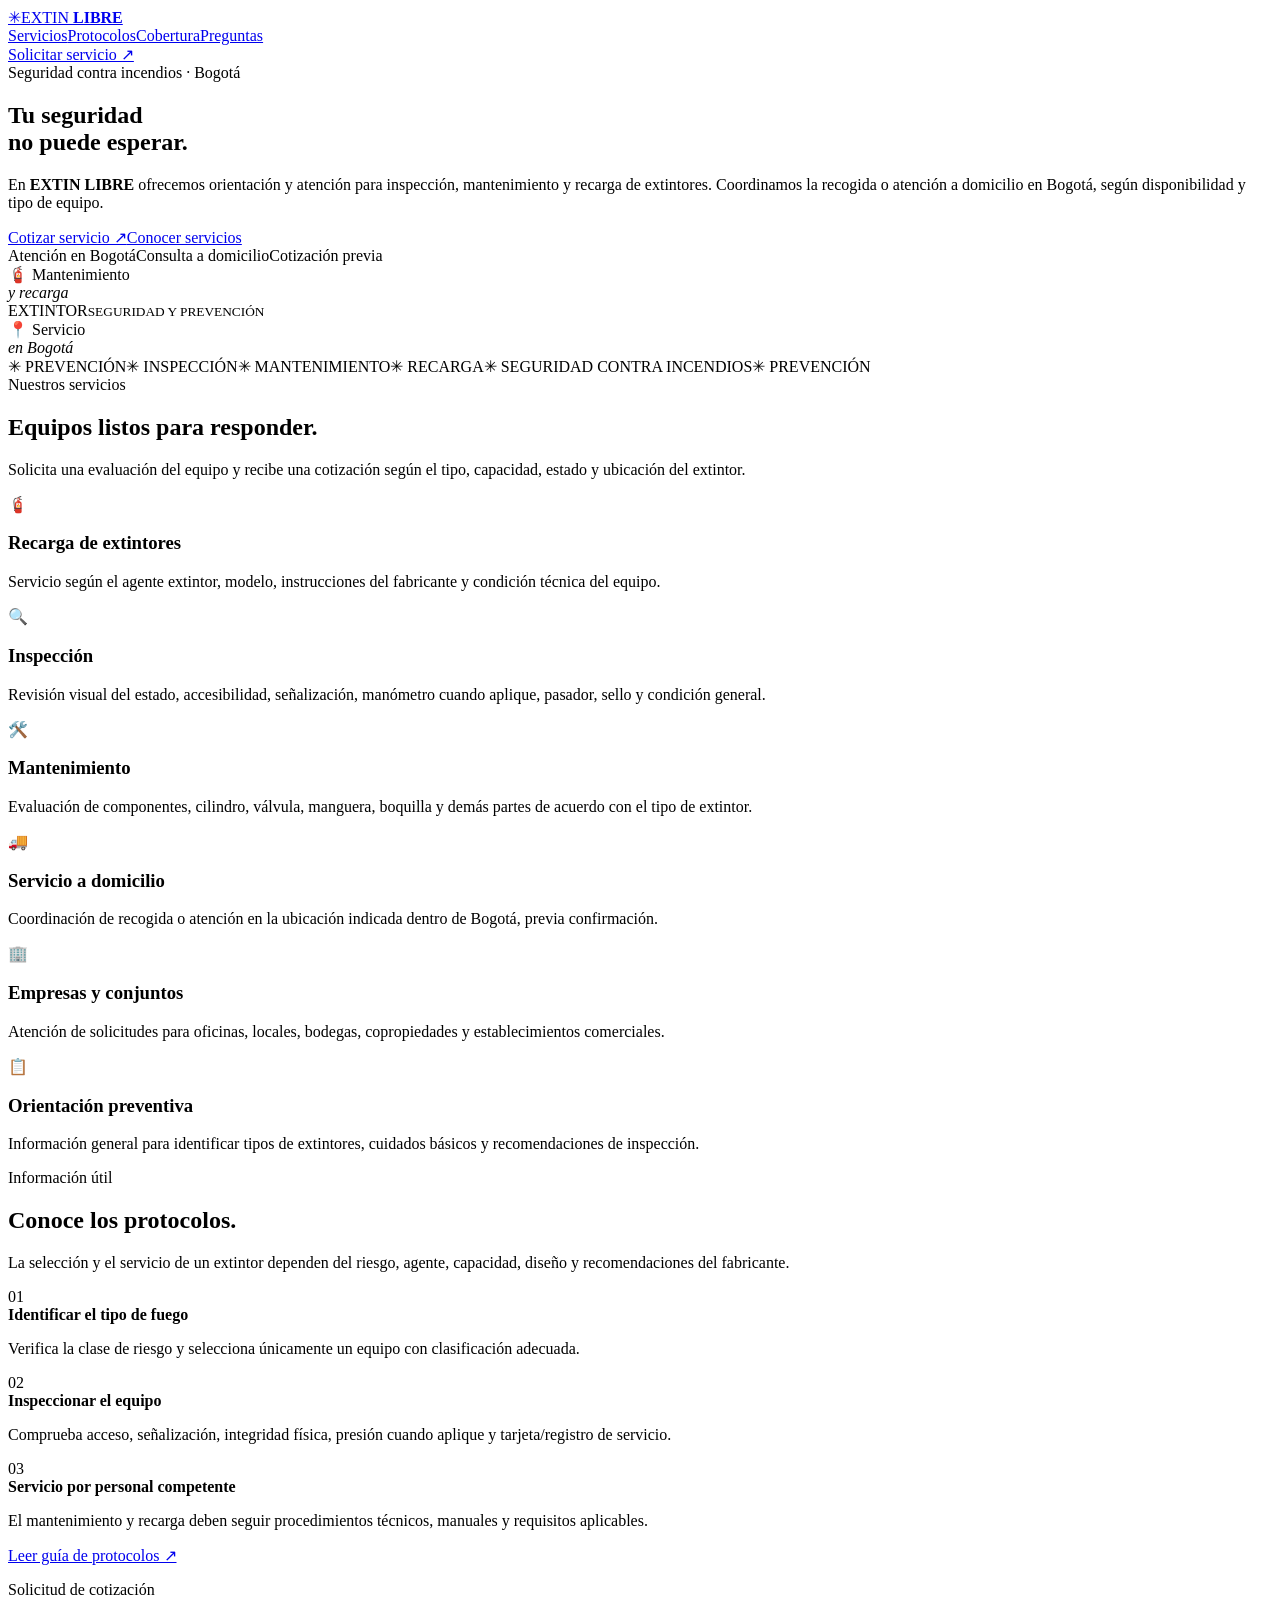
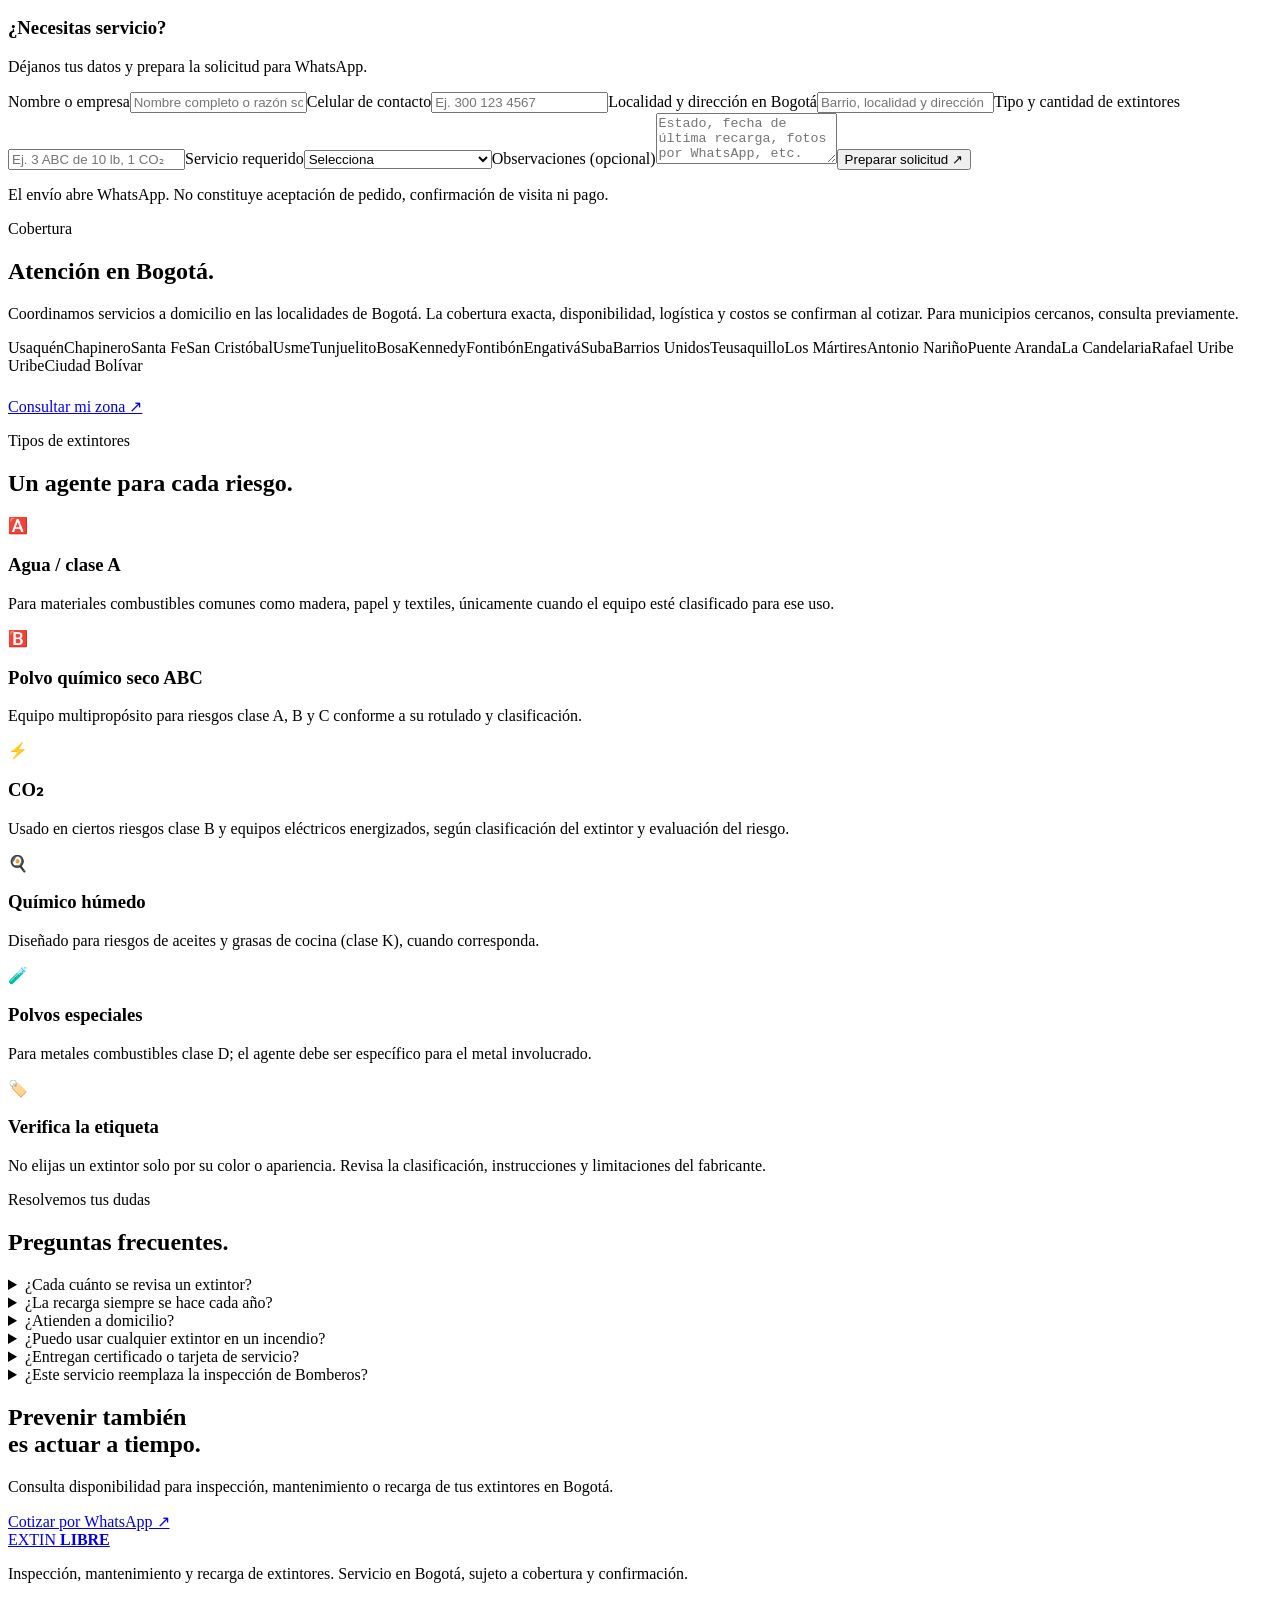
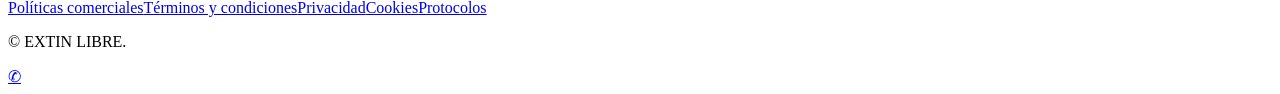
==== extin.html @ 040df0f1 "Create extin.html" ====
<!doctype html><html lang="es"><head><meta charset="utf-8"><meta name="viewport" content="width=device-width,initial-scale=1"><meta name="theme-color" content="#d71935"><meta name="description" content="Servicio de inspección, mantenimiento y recarga de extintores en Bogotá. Consulta cobertura y cotiza a domicilio."><title>EXTIN LIBRE | Recarga y mantenimiento</title><link rel="stylesheet" href="assets/css/styles.css"></head><body><div class='ambient'></div><div class="ambient"></div><header><div class="shell nav"><a class="logo" href="index.html"><span class="logo-mark">✳</span>EXTIN <b>LIBRE</b></a><nav class="navlinks"><a href="index.html#servicios">Servicios</a><a href="index.html#protocolos">Protocolos</a><a href="index.html#cobertura">Cobertura</a><a href="index.html#preguntas">Preguntas</a></nav><a class="btn btn-red" data-wa href="#">Solicitar servicio ↗</a></div></header>
<main>
<section class="hero" id="inicio"><div class="shell hero-grid"><div><span class="eyebrow"><span class="dot"></span> Seguridad contra incendios · Bogotá</span><h1>Tu seguridad<br>no puede <span class="accent">esperar.</span></h1><p>En <strong>EXTIN LIBRE</strong> ofrecemos orientación y atención para inspección, mantenimiento y recarga de extintores. Coordinamos la recogida o atención a domicilio en Bogotá, según disponibilidad y tipo de equipo.</p><div class="hero-actions"><a class="btn btn-red" data-wa href="#">Cotizar servicio ↗</a><a class="btn btn-outline" href="#servicios">Conocer servicios</a></div><div class="micro"><span>Atención en Bogotá</span><span>Consulta a domicilio</span><span>Cotización previa</span></div></div>
<div class="art" aria-label="Ilustración de un extintor"><div class="halo"></div><div class="float-card one">🧯 Mantenimiento<br><em>y recarga</em></div><div class="extinguisher"><div class="handle"></div><div class="neck"></div><div class="tank"><div class="label-tank">EXTINTOR<small>SEGURIDAD Y PREVENCIÓN</small></div></div><div class="hose"></div></div><div class="float-card two">📍 Servicio<br><em>en Bogotá</em></div></div></div></section>
<div class="band"><div class="band-track"><span>✳ PREVENCIÓN</span><span>✳ INSPECCIÓN</span><span>✳ MANTENIMIENTO</span><span>✳ RECARGA</span><span>✳ SEGURIDAD CONTRA INCENDIOS</span><span>✳ PREVENCIÓN</span></div></div>
<section class="section" id="servicios"><div class="shell"><div class="section-head reveal"><span class="kicker">Nuestros servicios</span><h2>Equipos listos para <span class="accent">responder.</span></h2><p class="intro">Solicita una evaluación del equipo y recibe una cotización según el tipo, capacidad, estado y ubicación del extintor.</p></div><div class="cards">
<article class="card reveal"><div class="card-icon">🧯</div><h3>Recarga de extintores</h3><p>Servicio según el agente extintor, modelo, instrucciones del fabricante y condición técnica del equipo.</p></article>
<article class="card reveal"><div class="card-icon">🔍</div><h3>Inspección</h3><p>Revisión visual del estado, accesibilidad, señalización, manómetro cuando aplique, pasador, sello y condición general.</p></article>
<article class="card reveal"><div class="card-icon">🛠️</div><h3>Mantenimiento</h3><p>Evaluación de componentes, cilindro, válvula, manguera, boquilla y demás partes de acuerdo con el tipo de extintor.</p></article>
<article class="card reveal"><div class="card-icon">🚚</div><h3>Servicio a domicilio</h3><p>Coordinación de recogida o atención en la ubicación indicada dentro de Bogotá, previa confirmación.</p></article>
<article class="card reveal"><div class="card-icon">🏢</div><h3>Empresas y conjuntos</h3><p>Atención de solicitudes para oficinas, locales, bodegas, copropiedades y establecimientos comerciales.</p></article>
<article class="card reveal"><div class="card-icon">📋</div><h3>Orientación preventiva</h3><p>Información general para identificar tipos de extintores, cuidados básicos y recomendaciones de inspección.</p></article>
</div></div></section>
<section class="section" id="protocolos"><div class="shell split"><div class="panel reveal"><span class="kicker">Información útil</span><h2>Conoce los <span class="accent">protocolos.</span></h2><p class="intro">La selección y el servicio de un extintor dependen del riesgo, agente, capacidad, diseño y recomendaciones del fabricante.</p><div class="steps">
<div class="step"><span class="number">01</span><div><strong>Identificar el tipo de fuego</strong><p>Verifica la clase de riesgo y selecciona únicamente un equipo con clasificación adecuada.</p></div></div>
<div class="step"><span class="number">02</span><div><strong>Inspeccionar el equipo</strong><p>Comprueba acceso, señalización, integridad física, presión cuando aplique y tarjeta/registro de servicio.</p></div></div>
<div class="step"><span class="number">03</span><div><strong>Servicio por personal competente</strong><p>El mantenimiento y recarga deben seguir procedimientos técnicos, manuales y requisitos aplicables.</p></div></div>
</div><p><a class="btn btn-yellow" href="protocolos/index.html">Leer guía de protocolos ↗</a></p></div>
<div class="panel form-panel" id="cotizar"><span class="eyebrow"><span class="dot"></span> Solicitud de cotización</span><h3 style="margin-top:18px">¿Necesitas servicio?</h3><p class="note">Déjanos tus datos y prepara la solicitud para WhatsApp.</p><form id="quoteForm"><label for="nombre">Nombre o empresa</label><input id="nombre" required maxlength="90" placeholder="Nombre completo o razón social"><label for="telefono">Celular de contacto</label><input id="telefono" type="tel" required pattern="[0-9+() .-]{7,20}" placeholder="Ej. 300 123 4567"><label for="zona">Localidad y dirección en Bogotá</label><input id="zona" required maxlength="150" placeholder="Barrio, localidad y dirección"><label for="equipo">Tipo y cantidad de extintores</label><input id="equipo" required maxlength="120" placeholder="Ej. 3 ABC de 10 lb, 1 CO₂"><label for="servicio">Servicio requerido</label><select id="servicio" required><option value="">Selecciona</option><option>Recarga</option><option>Inspección y mantenimiento</option><option>Recogida y entrega</option><option>Asesoría / cotización</option><option>No sé, necesito orientación</option></select><label for="detalle">Observaciones (opcional)</label><textarea id="detalle" rows="3" placeholder="Estado, fecha de última recarga, fotos por WhatsApp, etc."></textarea><button class="btn btn-red" type="submit">Preparar solicitud ↗</button><p class="note">El envío abre WhatsApp. No constituye aceptación de pedido, confirmación de visita ni pago.</p></form></div></div></section>
<section class="section coverage" id="cobertura"><div class="shell"><span class="kicker">Cobertura</span><h2>Atención en <span class="accent">Bogotá.</span></h2><p class="intro">Coordinamos servicios a domicilio en las localidades de Bogotá. La cobertura exacta, disponibilidad, logística y costos se confirman al cotizar. Para municipios cercanos, consulta previamente.</p><div class="chips"><span>Usaquén</span><span>Chapinero</span><span>Santa Fe</span><span>San Cristóbal</span><span>Usme</span><span>Tunjuelito</span><span>Bosa</span><span>Kennedy</span><span>Fontibón</span><span>Engativá</span><span>Suba</span><span>Barrios Unidos</span><span>Teusaquillo</span><span>Los Mártires</span><span>Antonio Nariño</span><span>Puente Aranda</span><span>La Candelaria</span><span>Rafael Uribe Uribe</span><span>Ciudad Bolívar</span></div><p style="margin-top:22px"><a class="btn btn-red" data-wa href="#">Consultar mi zona ↗</a></p></div></section>
<section class="section"><div class="shell"><div class="section-head"><span class="kicker">Tipos de extintores</span><h2>Un agente para cada <span class="accent">riesgo.</span></h2></div><div class="cards">
<article class="card"><div class="card-icon">🅰️</div><h3>Agua / clase A</h3><p>Para materiales combustibles comunes como madera, papel y textiles, únicamente cuando el equipo esté clasificado para ese uso.</p></article>
<article class="card"><div class="card-icon">🅱️</div><h3>Polvo químico seco ABC</h3><p>Equipo multipropósito para riesgos clase A, B y C conforme a su rotulado y clasificación.</p></article>
<article class="card"><div class="card-icon">⚡</div><h3>CO₂</h3><p>Usado en ciertos riesgos clase B y equipos eléctricos energizados, según clasificación del extintor y evaluación del riesgo.</p></article>
<article class="card"><div class="card-icon">🍳</div><h3>Químico húmedo</h3><p>Diseñado para riesgos de aceites y grasas de cocina (clase K), cuando corresponda.</p></article>
<article class="card"><div class="card-icon">🧪</div><h3>Polvos especiales</h3><p>Para metales combustibles clase D; el agente debe ser específico para el metal involucrado.</p></article>
<article class="card"><div class="card-icon">🏷️</div><h3>Verifica la etiqueta</h3><p>No elijas un extintor solo por su color o apariencia. Revisa la clasificación, instrucciones y limitaciones del fabricante.</p></article>
</div></div></section>
<section class="section" id="preguntas"><div class="shell faq"><span class="kicker">Resolvemos tus dudas</span><h2>Preguntas <span class="accent">frecuentes.</span></h2>
<details><summary>¿Cada cuánto se revisa un extintor?</summary><p>La NTC 2885 contempla inspecciones periódicas y mantenimiento al menos anual para los equipos cubiertos por sus disposiciones. Deben considerarse además el fabricante, el tipo de extintor, el ambiente y los requisitos aplicables. No uses esta información como sustituto del programa de inspección del lugar.</p></details>
<details><summary>¿La recarga siempre se hace cada año?</summary><p>No existe una única respuesta para todos los modelos y agentes. La necesidad de recarga puede surgir después de una descarga, pérdida de presión, mantenimiento que lo requiera o según los intervalos y procedimientos aplicables al equipo. Solicita evaluación técnica.</p></details>
<details><summary>¿Atienden a domicilio?</summary><p>Coordinamos servicio en Bogotá según localidad, tipo y cantidad de equipos, acceso y disponibilidad. El costo y modalidad se confirman antes de aceptar.</p></details>
<details><summary>¿Puedo usar cualquier extintor en un incendio?</summary><p>No. Un agente inadecuado puede aumentar el peligro. Prioriza evacuar, activar la alarma y llamar a emergencias. Solo una persona capacitada debe intentar usar un extintor si el fuego es incipiente, existe una salida segura y el equipo es apropiado.</p></details>
<details><summary>¿Entregan certificado o tarjeta de servicio?</summary><p>La documentación que se entregue dependerá del trabajo efectivamente realizado y de los requisitos aplicables. Confirma antes de contratar qué registro, etiqueta, informe o soporte se incluye. No se ofrece certificación oficial de Bomberos.</p></details>
<details><summary>¿Este servicio reemplaza la inspección de Bomberos?</summary><p>No. El mantenimiento de extintores no equivale al Concepto Técnico ni a una inspección oficial del Cuerpo Oficial de Bomberos de Bogotá.</p></details>
</div></section>
<section class="section"><div class="shell"><div class="cta"><div><h2>Prevenir también<br>es actuar a tiempo.</h2><p>Consulta disponibilidad para inspección, mantenimiento o recarga de tus extintores en Bogotá.</p></div><a class="btn" data-wa href="#">Cotizar por WhatsApp ↗</a></div></div></section>
</main>
<footer><div class="shell footer-row"><div><a class="logo" href="index.html">EXTIN <b>LIBRE</b></a><p>Inspección, mantenimiento y recarga de extintores. Servicio en Bogotá, sujeto a cobertura y confirmación.</p></div><div class="footer-links"><a href="politicas-comerciales/index.html">Políticas comerciales</a><a href="terminos-condiciones/index.html">Términos y condiciones</a><a href="politica-privacidad/index.html">Privacidad</a><a href="politica-cookies/index.html" data-cookie-open>Cookies</a><a href="protocolos/index.html">Protocolos</a></div><p>© <span data-year></span> EXTIN LIBRE.</p></div></footer>
<section class="cookie-banner" id="cookieBanner" role="dialog" aria-label="Preferencias de cookies" hidden>
<h3>Antes de continuar: configura tus cookies</h3><p>Usamos almacenamiento necesario para recordar tu elección. Las cookies analíticas y publicitarias son opcionales y solo se activan si las autorizas. Puedes aceptar todas, rechazar las opcionales o personalizar tu decisión. Consulta la <a href="politica-cookies/index.html">política de cookies</a>.</p>
<div class="cookie-actions"><button class="cookie-accept" id="cookieAccept">Aceptar cookies</button><button class="cookie-reject" id="cookieReject">Rechazar opcionales</button><button class="cookie-customize" id="cookieCustomize">Personalizar</button></div></section>
<div class="cookie-settings" id="cookieSettings" role="dialog" aria-modal="true" hidden><div class="cookie-settings-card"><h3>Configurar cookies</h3><p>Las cookies necesarias permanecen activas para guardar tu elección.</p>
<div class="cookie-category"><div><b>Necesarias</b><small>Funcionamiento básico y preferencias.</small></div><input type="checkbox" checked disabled></div>
<div class="cookie-category"><div><b>Analíticas</b><small>Permiten medir visitas y mejorar el sitio.</small></div><input id="cookieAnalytics" type="checkbox"></div>
<div class="cookie-category"><div><b>Publicidad</b><small>Permiten medir campañas y personalizar anuncios.</small></div><input id="cookieMarketing" type="checkbox"></div>
<div class="cookie-settings-actions"><button class="cookie-save" id="cookieSave">Guardar preferencias</button><button class="cookie-cancel" id="cookieCancel">Cancelar</button></div></div></div>
<button class="cookie-reopen" id="cookieReopen" aria-label="Cambiar preferencias de cookies" hidden>⚙</button>
<a class="wa" data-wa href="#" aria-label="Contactar por WhatsApp">✆</a><script src="assets/js/main.js"></script></body></html>
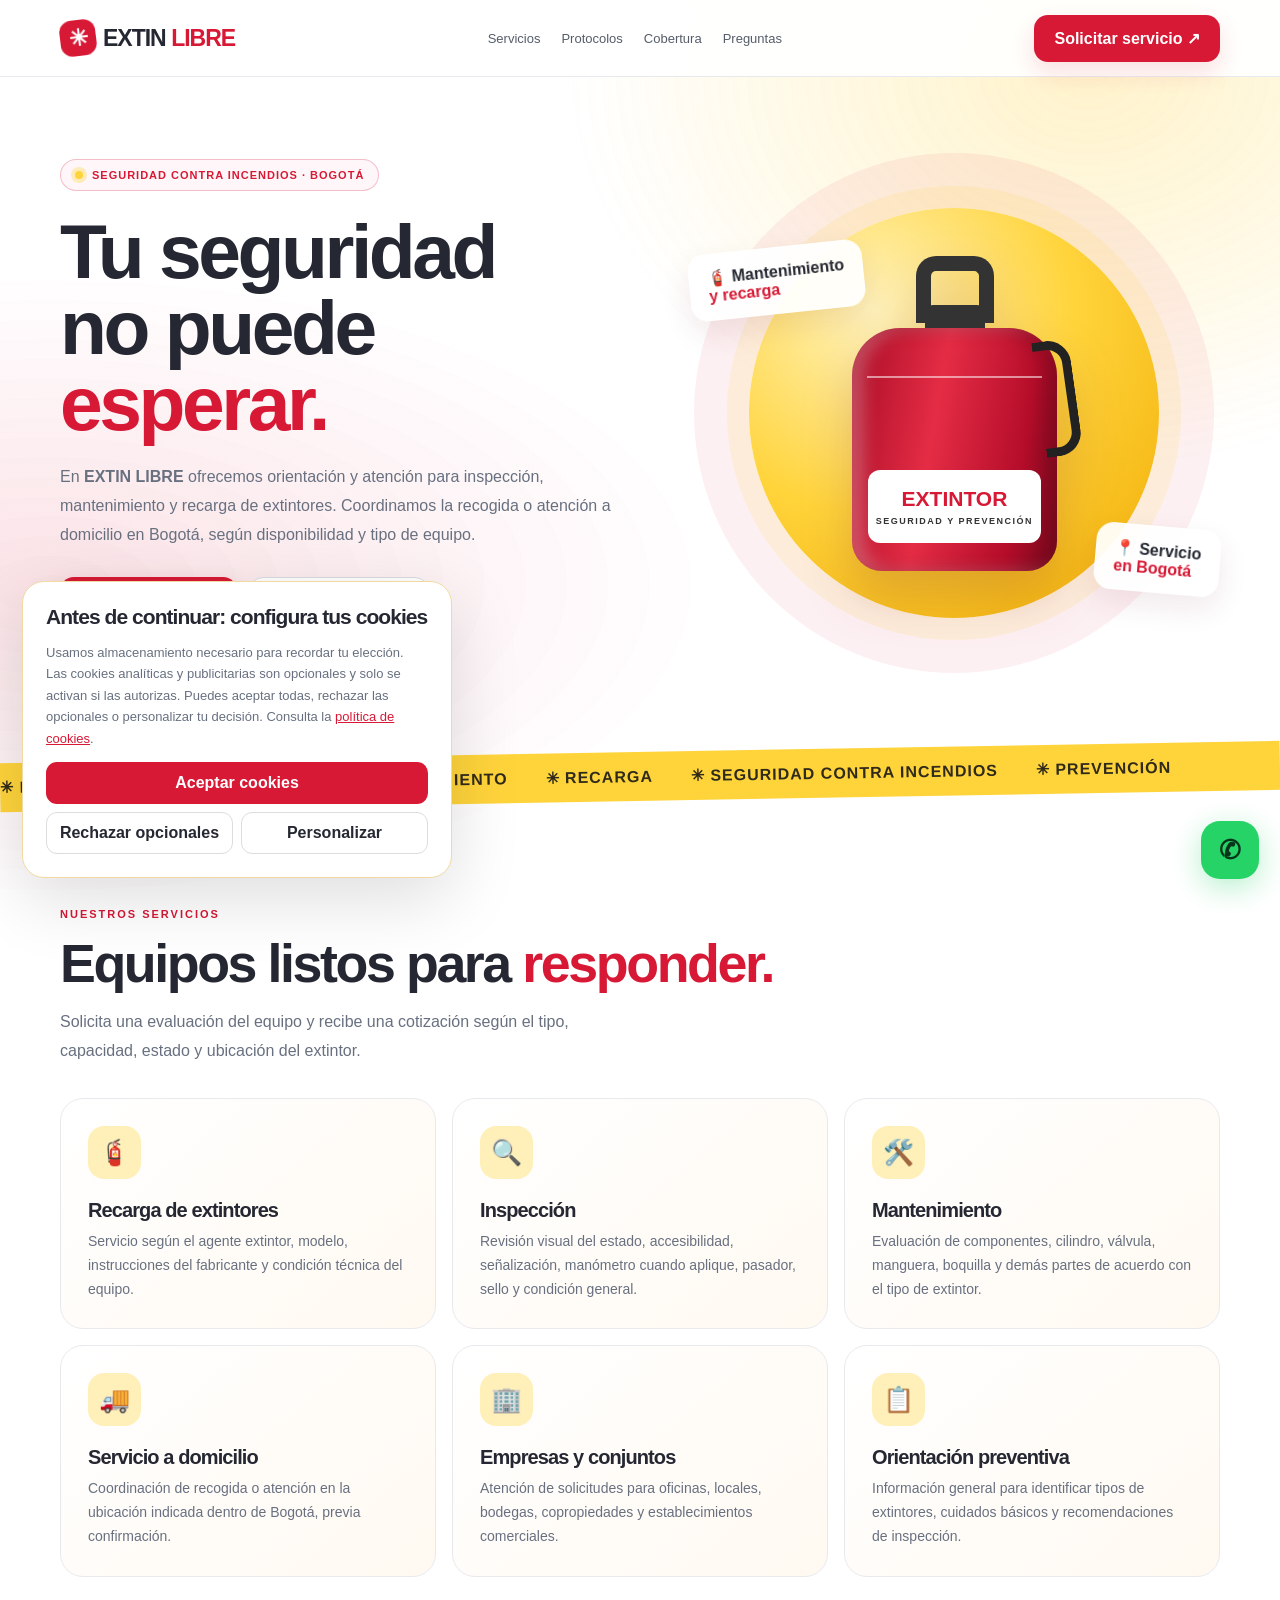
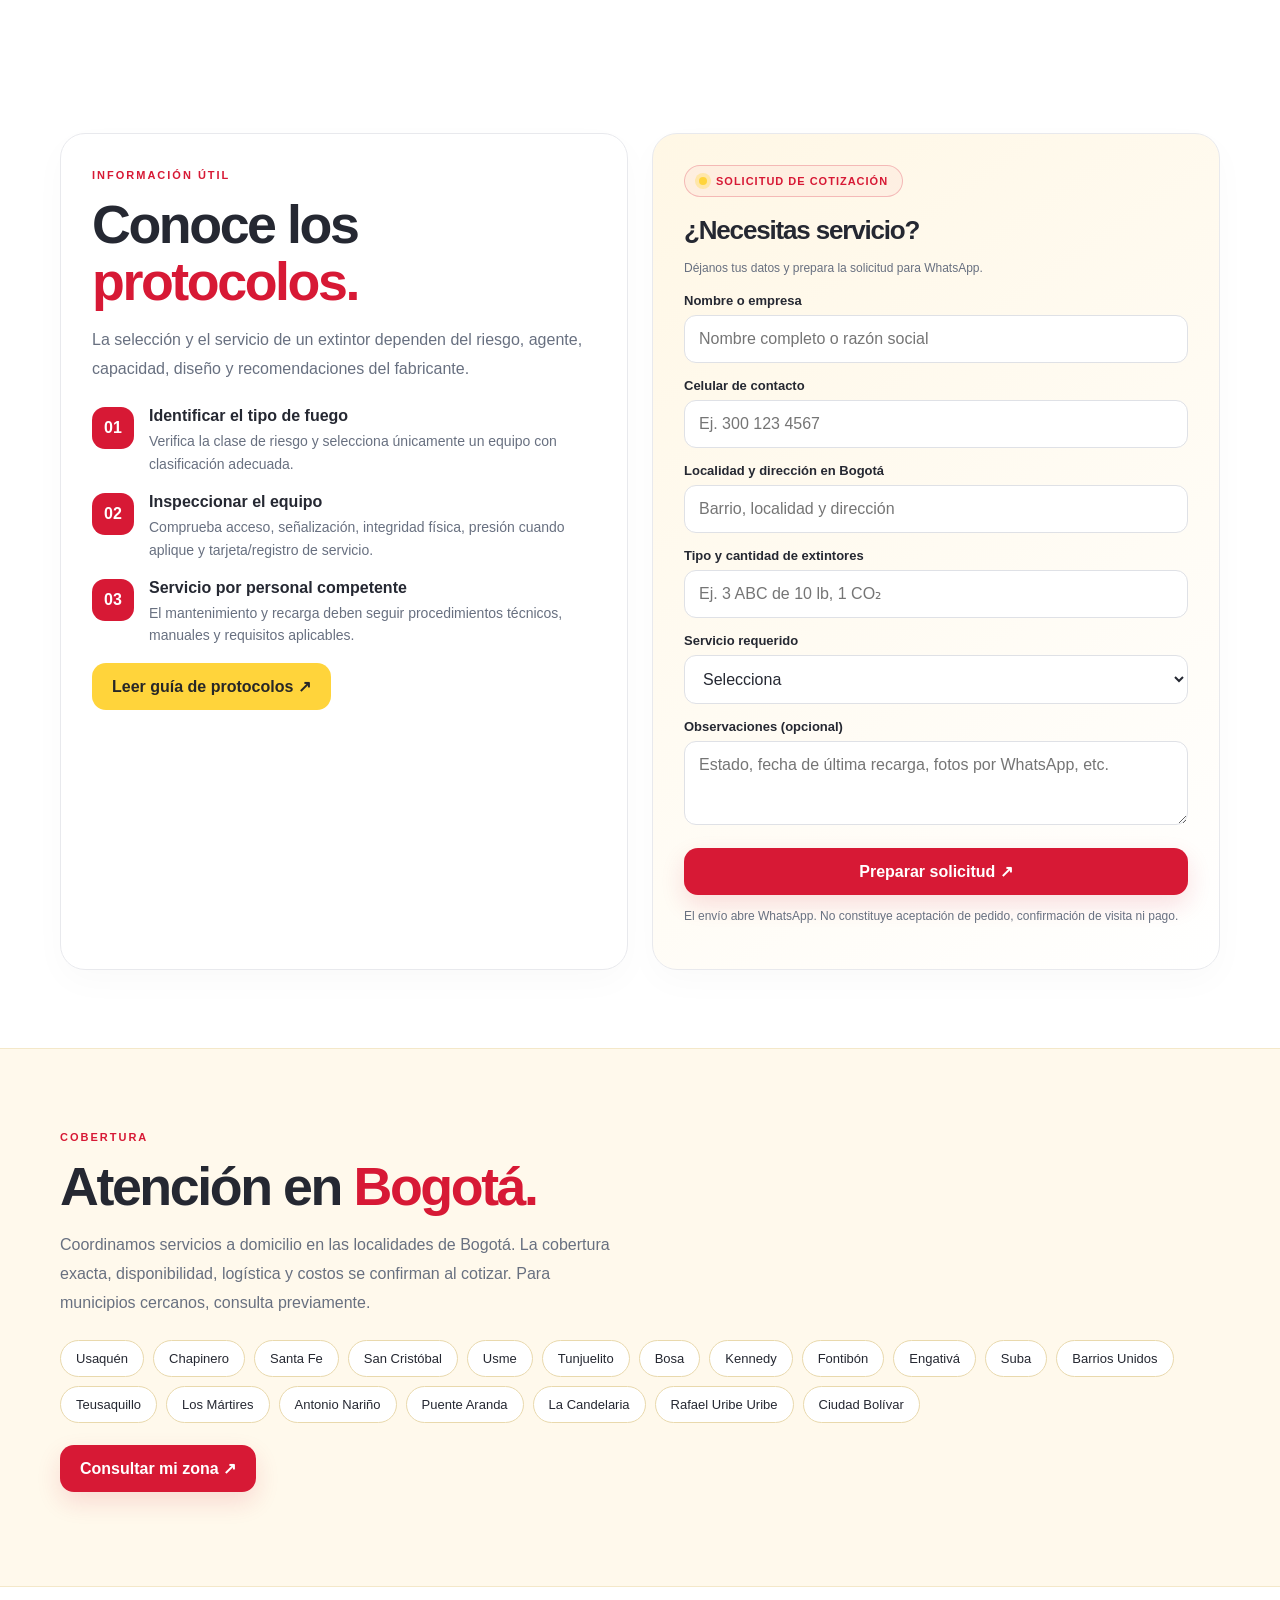
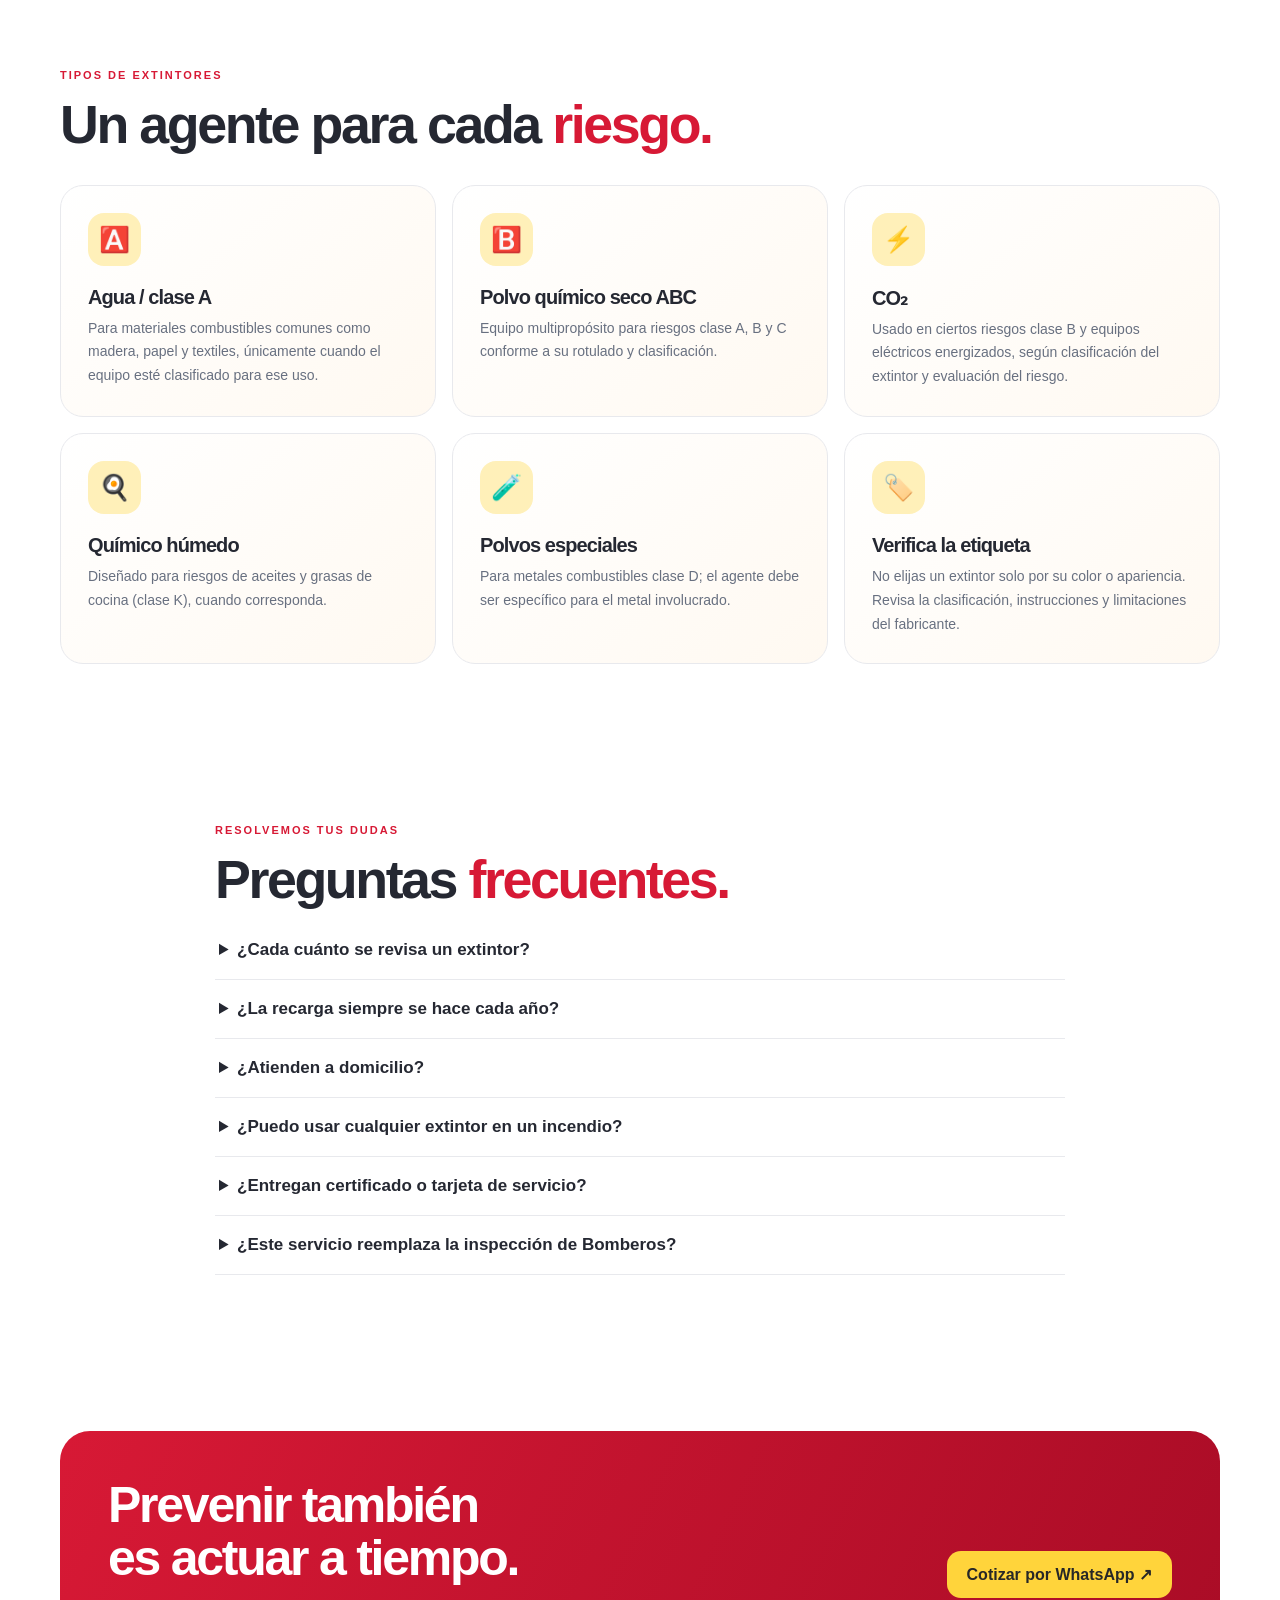
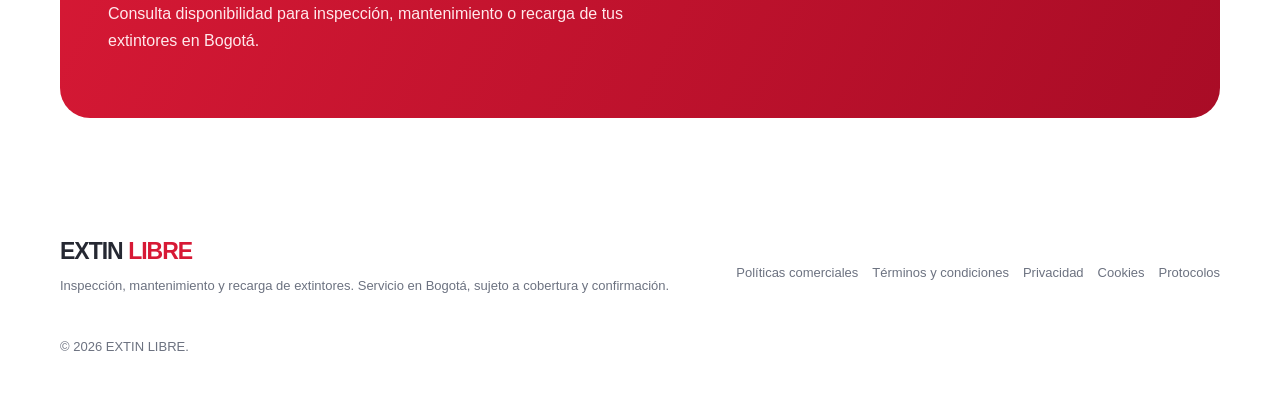
==== commit 88541331: "Update extin.html" ====
--- a/extin.html
+++ b/extin.html
@@ -1,6 +1,6 @@
-<!doctype html><html lang="es"><head><meta charset="utf-8"><meta name="viewport" content="width=device-width,initial-scale=1"><meta name="theme-color" content="#d71935"><meta name="description" content="Servicio de inspección, mantenimiento y recarga de extintores en Bogotá. Consulta cobertura y cotiza a domicilio."><title>EXTIN LIBRE | Recarga y mantenimiento</title><link rel="stylesheet" href="assets/css/styles.css"></head><body><div class='ambient'></div><div class="ambient"></div><header><div class="shell nav"><a class="logo" href="index.html"><span class="logo-mark">✳</span>EXTIN <b>LIBRE</b></a><nav class="navlinks"><a href="index.html#servicios">Servicios</a><a href="index.html#protocolos">Protocolos</a><a href="index.html#cobertura">Cobertura</a><a href="index.html#preguntas">Preguntas</a></nav><a class="btn btn-red" data-wa href="#">Solicitar servicio ↗</a></div></header>
+<!doctype html><html lang="es"><head><meta charset="utf-8"><meta name="viewport" content="width=device-width,initial-scale=1"><meta name="theme-color" content="#d71935"><meta name="description" content="Servicio de inspección, mantenimiento y recarga de extintores en Bogotá. Consulta cobertura y cotiza a domicilio."><title>EXTIN LIBRE | Recarga y mantenimiento</title><link rel="stylesheet" href="assets/css/styles.css"></head><body><div class='ambient'></div><div class="ambient"></div><header><div class="shell nav"><a class="logo" href="index.html"><span class="logo-mark">✳</span>EXTIN <b>LIBRE</b></a><nav class="navlinks"><a href="index.html#servicios">Servicios</a><a href="index.html#protocolos">Protocolos</a><a href="index.html#cobertura">Cobertura</a><a href="index.html#preguntas">Preguntas</a></nav><a class="btn btn-red" data-wa href="https://wa.me/573160484394" target="_blank" rel="noopener noreferrer">Solicitar servicio ↗</a></div></header>
 <main>
-<section class="hero" id="inicio"><div class="shell hero-grid"><div><span class="eyebrow"><span class="dot"></span> Seguridad contra incendios · Bogotá</span><h1>Tu seguridad<br>no puede <span class="accent">esperar.</span></h1><p>En <strong>EXTIN LIBRE</strong> ofrecemos orientación y atención para inspección, mantenimiento y recarga de extintores. Coordinamos la recogida o atención a domicilio en Bogotá, según disponibilidad y tipo de equipo.</p><div class="hero-actions"><a class="btn btn-red" data-wa href="#">Cotizar servicio ↗</a><a class="btn btn-outline" href="#servicios">Conocer servicios</a></div><div class="micro"><span>Atención en Bogotá</span><span>Consulta a domicilio</span><span>Cotización previa</span></div></div>
+<section class="hero" id="inicio"><div class="shell hero-grid"><div><span class="eyebrow"><span class="dot"></span> Seguridad contra incendios · Bogotá</span><h1>Tu seguridad<br>no puede <span class="accent">esperar.</span></h1><p>En <strong>EXTIN LIBRE</strong> ofrecemos orientación y atención para inspección, mantenimiento y recarga de extintores. Coordinamos la recogida o atención a domicilio en Bogotá, según disponibilidad y tipo de equipo.</p><div class="hero-actions"><a class="btn btn-red" data-wa href="https://wa.me/573160484394" target="_blank" rel="noopener noreferrer">Cotizar servicio ↗</a><a class="btn btn-outline" href="#servicios">Conocer servicios</a></div><div class="micro"><span>Atención en Bogotá</span><span>Consulta a domicilio</span><span>Cotización previa</span></div></div>
 <div class="art" aria-label="Ilustración de un extintor"><div class="halo"></div><div class="float-card one">🧯 Mantenimiento<br><em>y recarga</em></div><div class="extinguisher"><div class="handle"></div><div class="neck"></div><div class="tank"><div class="label-tank">EXTINTOR<small>SEGURIDAD Y PREVENCIÓN</small></div></div><div class="hose"></div></div><div class="float-card two">📍 Servicio<br><em>en Bogotá</em></div></div></div></section>
 <div class="band"><div class="band-track"><span>✳ PREVENCIÓN</span><span>✳ INSPECCIÓN</span><span>✳ MANTENIMIENTO</span><span>✳ RECARGA</span><span>✳ SEGURIDAD CONTRA INCENDIOS</span><span>✳ PREVENCIÓN</span></div></div>
 <section class="section" id="servicios"><div class="shell"><div class="section-head reveal"><span class="kicker">Nuestros servicios</span><h2>Equipos listos para <span class="accent">responder.</span></h2><p class="intro">Solicita una evaluación del equipo y recibe una cotización según el tipo, capacidad, estado y ubicación del extintor.</p></div><div class="cards">
@@ -17,7 +17,7 @@
 <div class="step"><span class="number">03</span><div><strong>Servicio por personal competente</strong><p>El mantenimiento y recarga deben seguir procedimientos técnicos, manuales y requisitos aplicables.</p></div></div>
 </div><p><a class="btn btn-yellow" href="protocolos/index.html">Leer guía de protocolos ↗</a></p></div>
 <div class="panel form-panel" id="cotizar"><span class="eyebrow"><span class="dot"></span> Solicitud de cotización</span><h3 style="margin-top:18px">¿Necesitas servicio?</h3><p class="note">Déjanos tus datos y prepara la solicitud para WhatsApp.</p><form id="quoteForm"><label for="nombre">Nombre o empresa</label><input id="nombre" required maxlength="90" placeholder="Nombre completo o razón social"><label for="telefono">Celular de contacto</label><input id="telefono" type="tel" required pattern="[0-9+() .-]{7,20}" placeholder="Ej. 300 123 4567"><label for="zona">Localidad y dirección en Bogotá</label><input id="zona" required maxlength="150" placeholder="Barrio, localidad y dirección"><label for="equipo">Tipo y cantidad de extintores</label><input id="equipo" required maxlength="120" placeholder="Ej. 3 ABC de 10 lb, 1 CO₂"><label for="servicio">Servicio requerido</label><select id="servicio" required><option value="">Selecciona</option><option>Recarga</option><option>Inspección y mantenimiento</option><option>Recogida y entrega</option><option>Asesoría / cotización</option><option>No sé, necesito orientación</option></select><label for="detalle">Observaciones (opcional)</label><textarea id="detalle" rows="3" placeholder="Estado, fecha de última recarga, fotos por WhatsApp, etc."></textarea><button class="btn btn-red" type="submit">Preparar solicitud ↗</button><p class="note">El envío abre WhatsApp. No constituye aceptación de pedido, confirmación de visita ni pago.</p></form></div></div></section>
-<section class="section coverage" id="cobertura"><div class="shell"><span class="kicker">Cobertura</span><h2>Atención en <span class="accent">Bogotá.</span></h2><p class="intro">Coordinamos servicios a domicilio en las localidades de Bogotá. La cobertura exacta, disponibilidad, logística y costos se confirman al cotizar. Para municipios cercanos, consulta previamente.</p><div class="chips"><span>Usaquén</span><span>Chapinero</span><span>Santa Fe</span><span>San Cristóbal</span><span>Usme</span><span>Tunjuelito</span><span>Bosa</span><span>Kennedy</span><span>Fontibón</span><span>Engativá</span><span>Suba</span><span>Barrios Unidos</span><span>Teusaquillo</span><span>Los Mártires</span><span>Antonio Nariño</span><span>Puente Aranda</span><span>La Candelaria</span><span>Rafael Uribe Uribe</span><span>Ciudad Bolívar</span></div><p style="margin-top:22px"><a class="btn btn-red" data-wa href="#">Consultar mi zona ↗</a></p></div></section>
+<section class="section coverage" id="cobertura"><div class="shell"><span class="kicker">Cobertura</span><h2>Atención en <span class="accent">Bogotá.</span></h2><p class="intro">Coordinamos servicios a domicilio en las localidades de Bogotá. La cobertura exacta, disponibilidad, logística y costos se confirman al cotizar. Para municipios cercanos, consulta previamente.</p><div class="chips"><span>Usaquén</span><span>Chapinero</span><span>Santa Fe</span><span>San Cristóbal</span><span>Usme</span><span>Tunjuelito</span><span>Bosa</span><span>Kennedy</span><span>Fontibón</span><span>Engativá</span><span>Suba</span><span>Barrios Unidos</span><span>Teusaquillo</span><span>Los Mártires</span><span>Antonio Nariño</span><span>Puente Aranda</span><span>La Candelaria</span><span>Rafael Uribe Uribe</span><span>Ciudad Bolívar</span></div><p style="margin-top:22px"><a class="btn btn-red" data-wa href="https://wa.me/573160484394" target="_blank" rel="noopener noreferrer">Consultar mi zona ↗</a></p></div></section>
 <section class="section"><div class="shell"><div class="section-head"><span class="kicker">Tipos de extintores</span><h2>Un agente para cada <span class="accent">riesgo.</span></h2></div><div class="cards">
 <article class="card"><div class="card-icon">🅰️</div><h3>Agua / clase A</h3><p>Para materiales combustibles comunes como madera, papel y textiles, únicamente cuando el equipo esté clasificado para ese uso.</p></article>
 <article class="card"><div class="card-icon">🅱️</div><h3>Polvo químico seco ABC</h3><p>Equipo multipropósito para riesgos clase A, B y C conforme a su rotulado y clasificación.</p></article>
@@ -34,7 +34,7 @@
 <details><summary>¿Entregan certificado o tarjeta de servicio?</summary><p>La documentación que se entregue dependerá del trabajo efectivamente realizado y de los requisitos aplicables. Confirma antes de contratar qué registro, etiqueta, informe o soporte se incluye. No se ofrece certificación oficial de Bomberos.</p></details>
 <details><summary>¿Este servicio reemplaza la inspección de Bomberos?</summary><p>No. El mantenimiento de extintores no equivale al Concepto Técnico ni a una inspección oficial del Cuerpo Oficial de Bomberos de Bogotá.</p></details>
 </div></section>
-<section class="section"><div class="shell"><div class="cta"><div><h2>Prevenir también<br>es actuar a tiempo.</h2><p>Consulta disponibilidad para inspección, mantenimiento o recarga de tus extintores en Bogotá.</p></div><a class="btn" data-wa href="#">Cotizar por WhatsApp ↗</a></div></div></section>
+<section class="section"><div class="shell"><div class="cta"><div><h2>Prevenir también<br>es actuar a tiempo.</h2><p>Consulta disponibilidad para inspección, mantenimiento o recarga de tus extintores en Bogotá.</p></div><a class="btn" data-wa href="https://wa.me/573160484394" target="_blank" rel="noopener noreferrer">Cotizar por WhatsApp ↗</a></div></div></section>
 </main>
 <footer><div class="shell footer-row"><div><a class="logo" href="index.html">EXTIN <b>LIBRE</b></a><p>Inspección, mantenimiento y recarga de extintores. Servicio en Bogotá, sujeto a cobertura y confirmación.</p></div><div class="footer-links"><a href="politicas-comerciales/index.html">Políticas comerciales</a><a href="terminos-condiciones/index.html">Términos y condiciones</a><a href="politica-privacidad/index.html">Privacidad</a><a href="politica-cookies/index.html" data-cookie-open>Cookies</a><a href="protocolos/index.html">Protocolos</a></div><p>© <span data-year></span> EXTIN LIBRE.</p></div></footer>
 <section class="cookie-banner" id="cookieBanner" role="dialog" aria-label="Preferencias de cookies" hidden>
@@ -46,4 +46,4 @@
 <div class="cookie-category"><div><b>Publicidad</b><small>Permiten medir campañas y personalizar anuncios.</small></div><input id="cookieMarketing" type="checkbox"></div>
 <div class="cookie-settings-actions"><button class="cookie-save" id="cookieSave">Guardar preferencias</button><button class="cookie-cancel" id="cookieCancel">Cancelar</button></div></div></div>
 <button class="cookie-reopen" id="cookieReopen" aria-label="Cambiar preferencias de cookies" hidden>⚙</button>
-<a class="wa" data-wa href="#" aria-label="Contactar por WhatsApp">✆</a><script src="assets/js/main.js"></script></body></html>
+<a class="wa" data-wa href="https://wa.me/573160484394" target="_blank" rel="noopener noreferrer" aria-label="Contactar por WhatsApp">✆</a><script src="assets/js/main.js"></script></body></html>
--- a/assets/css/styles.css
+++ b/assets/css/styles.css
@@ -0,0 +1,20 @@
+
+:root{--red:#d71935;--red2:#a90c26;--yellow:#ffd43b;--white:#fff;--ink:#252832;--muted:#687080;--line:#e8e9ed;--soft:#fff5f2;--bg:#fff}
+*{box-sizing:border-box}html{scroll-behavior:smooth}body{margin:0;background:var(--bg);color:var(--ink);font-family:Arial,Helvetica,sans-serif;overflow-x:hidden}a{color:inherit;text-decoration:none}button,input,select,textarea{font:inherit}.shell{width:min(1160px,calc(100% - 36px));margin:auto}
+.ambient{position:fixed;inset:0;z-index:-1;pointer-events:none;background:radial-gradient(ellipse at 85% 8%,#ffd43b24,transparent 34%),radial-gradient(ellipse at 4% 65%,#d7193510,transparent 38%)}
+header{position:sticky;top:0;z-index:20;background:#ffffffed;backdrop-filter:blur(16px);border-bottom:1px solid var(--line)}.nav{display:flex;align-items:center;justify-content:space-between;min-height:76px;gap:18px}.logo{font-weight:900;font-size:23px;letter-spacing:-1px;color:var(--ink)}.logo b{color:var(--red)}.logo-mark{display:inline-grid;place-items:center;width:36px;height:36px;margin-right:7px;background:var(--red);color:#fff;border-radius:12px;transform:rotate(-7deg)}.navlinks{display:flex;gap:21px;font-size:13px;color:#555d6a}.navlinks a:hover{color:var(--red)}
+.btn{display:inline-flex;align-items:center;justify-content:center;gap:8px;border:0;border-radius:14px;padding:14px 20px;font-weight:800;transition:.25s;cursor:pointer}.btn:hover{transform:translateY(-3px)}.btn-red{background:var(--red);color:#fff;box-shadow:0 10px 25px #d7193524}.btn-yellow{background:var(--yellow);color:#272727}.btn-outline{background:#fff;border:1px solid #d9dbe1;color:var(--ink)}
+.hero{padding:82px 0 70px}.hero-grid{display:grid;grid-template-columns:1.05fr .95fr;gap:42px;align-items:center}.eyebrow{display:inline-flex;align-items:center;gap:9px;color:var(--red);border:1px solid #d7193540;border-radius:30px;padding:9px 14px;background:#d7193509;font-size:11px;font-weight:800;letter-spacing:1px;text-transform:uppercase}.dot{width:8px;height:8px;border-radius:50%;background:var(--yellow);box-shadow:0 0 0 4px #ffd43b55}h1,h2,h3{letter-spacing:-.045em}h1{font-size:clamp(48px,6vw,82px);line-height:.99;margin:22px 0}.accent{color:var(--red)}.hero p,.intro{color:var(--muted);line-height:1.8;font-size:16px;max-width:560px}.hero-actions{display:flex;gap:12px;flex-wrap:wrap;margin:28px 0}.micro{display:flex;gap:18px;flex-wrap:wrap;color:#555d6a;font-size:12px}.micro span:before{content:"✓ ";color:var(--red);font-weight:bold}
+.art{min-height:450px;position:relative;display:grid;place-items:center}.halo{position:absolute;width:min(410px,90%);aspect-ratio:1;border-radius:50%;background:radial-gradient(circle at 30% 25%,#fff3bd,#ffd43b 48%,#f0a900);box-shadow:0 0 0 22px #ffd43b22,0 0 0 55px #d7193510;animation:breathe 5s ease-in-out infinite}.extinguisher{position:relative;width:205px;height:315px;filter:drop-shadow(0 24px 25px #6d182b33);animation:float 5s ease-in-out infinite}.handle{position:absolute;left:64px;top:0;width:78px;height:67px;border:15px solid #333;border-bottom:0;border-radius:20px 20px 0 0}.neck{position:absolute;top:49px;left:73px;width:60px;height:35px;background:#333;border-radius:8px 8px 2px 2px}.tank{position:absolute;inset:72px 0 0;border-radius:48px 48px 30px 30px;background:linear-gradient(100deg,#a90c26,#e52c45 40%,#b50d2a 78%,#79091d);box-shadow:inset -13px 0 18px #65071966,inset 12px 0 16px #ffffff40}.tank:before{content:"";position:absolute;left:15px;right:15px;top:48px;border-top:2px solid #ffffff88}.label-tank{position:absolute;top:142px;left:16px;right:16px;padding:17px 5px;background:#fff;border-radius:12px;text-align:center;color:var(--red);font-weight:900;font-size:21px}.label-tank small{display:block;font-size:9px;letter-spacing:1.5px;color:#333;margin-top:5px}.hose{position:absolute;right:-19px;top:84px;width:37px;height:116px;border:9px solid #222;border-left:0;border-radius:0 24px 24px 0;transform:rotate(-8deg)}.float-card{position:absolute;z-index:2;padding:14px 18px;border:1px solid #ffffff;background:#ffffffed;border-radius:17px;box-shadow:0 12px 30px #6d182b18;font-weight:800}.float-card.one{top:13%;left:0;transform:rotate(-6deg)}.float-card.two{bottom:10%;right:0;transform:rotate(5deg)}.float-card em{font-style:normal;color:var(--red)}
+.band{background:var(--yellow);color:#302a1a;overflow:hidden;padding:15px 0;transform:rotate(-1deg);margin:15px 0 25px}.band-track{white-space:nowrap;font-weight:900;font-size:16px;letter-spacing:1px;animation:marquee 27s linear infinite}.band-track span{padding-right:38px}
+.section{padding:78px 0}.section-head{max-width:720px;margin-bottom:32px}.kicker{font-size:11px;text-transform:uppercase;letter-spacing:2px;color:var(--red);font-weight:900}.section h2{font-size:clamp(34px,4.2vw,55px);line-height:1.06;margin:13px 0}.cards{display:grid;grid-template-columns:repeat(3,1fr);gap:16px}.card{padding:27px;border:1px solid var(--line);background:linear-gradient(140deg,#fff,#fff9f1);border-radius:23px;transition:.25s}.card:hover{transform:translateY(-6px);border-color:#e99aa5;box-shadow:0 15px 35px #d7193510}.card-icon{width:53px;height:53px;display:grid;place-items:center;background:#fff0b9;border-radius:16px;font-size:25px}.card h3{font-size:20px;margin:20px 0 8px}.card p{color:var(--muted);line-height:1.7;margin:0;font-size:14px}
+.split{display:grid;grid-template-columns:1fr 1fr;gap:24px;align-items:stretch}.panel{border:1px solid var(--line);background:#fff;border-radius:25px;padding:31px;box-shadow:0 12px 35px #22222206}.panel h3{font-size:26px;margin:0 0 13px}.steps{display:grid;gap:18px;margin-top:24px}.step{display:flex;gap:15px}.number{flex:none;display:grid;place-items:center;width:42px;height:42px;border-radius:13px;background:var(--red);color:white;font-weight:900}.step strong{display:block;margin:0 0 5px}.step p{margin:0;color:var(--muted);line-height:1.6;font-size:14px}.form-panel{background:linear-gradient(145deg,#fff7e5,#fff)}label{display:block;margin:15px 0 7px;font-size:13px;font-weight:800}input,select,textarea{width:100%;border:1px solid #dfe1e6;background:#fff;color:var(--ink);border-radius:12px;padding:14px;outline:none}input:focus,select:focus,textarea:focus{border-color:var(--red)}.form-panel .btn{width:100%;margin-top:19px}.note{font-size:12px;color:var(--muted);line-height:1.6}
+.coverage{background:#fff9ec;border-top:1px solid #f4e8c9;border-bottom:1px solid #f4e8c9}.chips{display:flex;gap:9px;flex-wrap:wrap;margin-top:22px}.chips span{border:1px solid #e9d9ad;padding:10px 15px;border-radius:40px;background:#fff;font-size:13px}
+.faq{max-width:850px;margin:auto}.faq details{border-bottom:1px solid var(--line);padding:19px 4px}.faq summary{cursor:pointer;font-weight:800;font-size:17px}.faq details p{color:var(--muted);line-height:1.7;font-size:14px}
+.cta{border-radius:30px;background:linear-gradient(115deg,var(--red),#a90c26);color:#fff;padding:48px;display:flex;justify-content:space-between;align-items:center;gap:24px}.cta h2{font-size:clamp(32px,4vw,50px);margin:0 0 10px}.cta p{max-width:530px;line-height:1.65;color:#ffe9ec}.cta .btn{background:var(--yellow);color:#272727;white-space:nowrap}
+footer{padding:42px 0;color:#6c7280;font-size:13px}.footer-row{display:flex;justify-content:space-between;align-items:center;gap:20px;flex-wrap:wrap}.footer-links{display:flex;gap:14px;flex-wrap:wrap}.footer-links a:hover{color:var(--red)}.wa{position:fixed;right:21px;bottom:21px;z-index:25;display:grid;place-items:center;width:58px;height:58px;border-radius:19px;background:#25d366;color:#07351c;box-shadow:0 8px 30px #25d36655;font-size:26px;font-weight:900}.reveal{opacity:0;transform:translateY(20px);transition:.65s}.reveal.show{opacity:1;transform:none}
+.legal{max-width:900px;padding:55px 0 80px}.legal h1{font-size:clamp(38px,5vw,58px)}.legal h2{margin-top:32px;font-size:24px}.legal p,.legal li{color:#555d6a;line-height:1.8}.legal .notice{padding:18px;border-left:4px solid var(--yellow);background:#fff9e8;border-radius:10px}
+.cookie-banner{position:fixed;z-index:1000;left:22px;bottom:22px;width:min(430px,calc(100% - 30px));padding:23px;border:1px solid #f1d9a1;border-radius:22px;background:#fff;color:var(--ink);box-shadow:0 20px 70px #0002}.cookie-banner[hidden],.cookie-settings[hidden],.cookie-reopen[hidden]{display:none!important}.cookie-banner h3{margin:0;font-size:21px}.cookie-banner p{color:var(--muted);font-size:13px;line-height:1.65}.cookie-banner a{color:var(--red);text-decoration:underline}.cookie-actions{display:grid;grid-template-columns:1fr 1fr;gap:8px}.cookie-actions button,.cookie-settings button{min-height:42px;border-radius:11px;padding:10px;font-weight:800;cursor:pointer}.cookie-accept{grid-column:1/-1;border:0;background:var(--red);color:#fff}.cookie-reject,.cookie-customize,.cookie-cancel{background:#fff;border:1px solid #ddd;color:var(--ink)}.cookie-settings{position:fixed;z-index:1002;inset:0;display:grid;place-items:center;padding:18px;background:#16161688}.cookie-settings-card{width:min(470px,100%);padding:26px;border-radius:22px;background:#fff;max-height:90vh;overflow:auto}.cookie-category{display:flex;justify-content:space-between;gap:15px;padding:14px 0;border-bottom:1px solid var(--line)}.cookie-category small{display:block;color:var(--muted);margin-top:4px}.cookie-category input{width:20px;accent-color:var(--red)}.cookie-settings-actions{display:grid;gap:8px;margin-top:18px}.cookie-save{background:var(--red);color:#fff;border:0}.cookie-reopen{position:fixed;z-index:900;bottom:22px;left:22px;width:45px;height:45px;border-radius:14px;border:1px solid #ddd;background:#fff;color:var(--red);font-size:20px;cursor:pointer}
+@keyframes float{50%{transform:translateY(-15px)}}@keyframes breathe{50%{transform:scale(1.035)}}@keyframes marquee{to{transform:translateX(-35%)}}
+@media(max-width:850px){.navlinks{display:none}.hero-grid,.split{grid-template-columns:1fr}.hero{padding:55px 0}.art{min-height:420px}.cards{grid-template-columns:repeat(2,1fr)}.cta{flex-direction:column;align-items:flex-start}}@media(max-width:580px){.nav{min-height:68px}.nav>.btn{padding:11px;font-size:12px}.logo{font-size:20px}.art{min-height:350px}.halo{width:290px}.extinguisher{transform:scale(.8)}.float-card{font-size:12px;padding:10px}.cards{grid-template-columns:1fr}.section{padding:60px 0}.panel{padding:23px}.cta{padding:30px 23px}.cta .btn{white-space:normal}.cookie-banner{left:12px;bottom:12px;width:calc(100% - 24px)}}
+@media(prefers-reduced-motion:reduce){*,*:before,*:after{animation:none!important;scroll-behavior:auto!important}.reveal{opacity:1;transform:none}}
